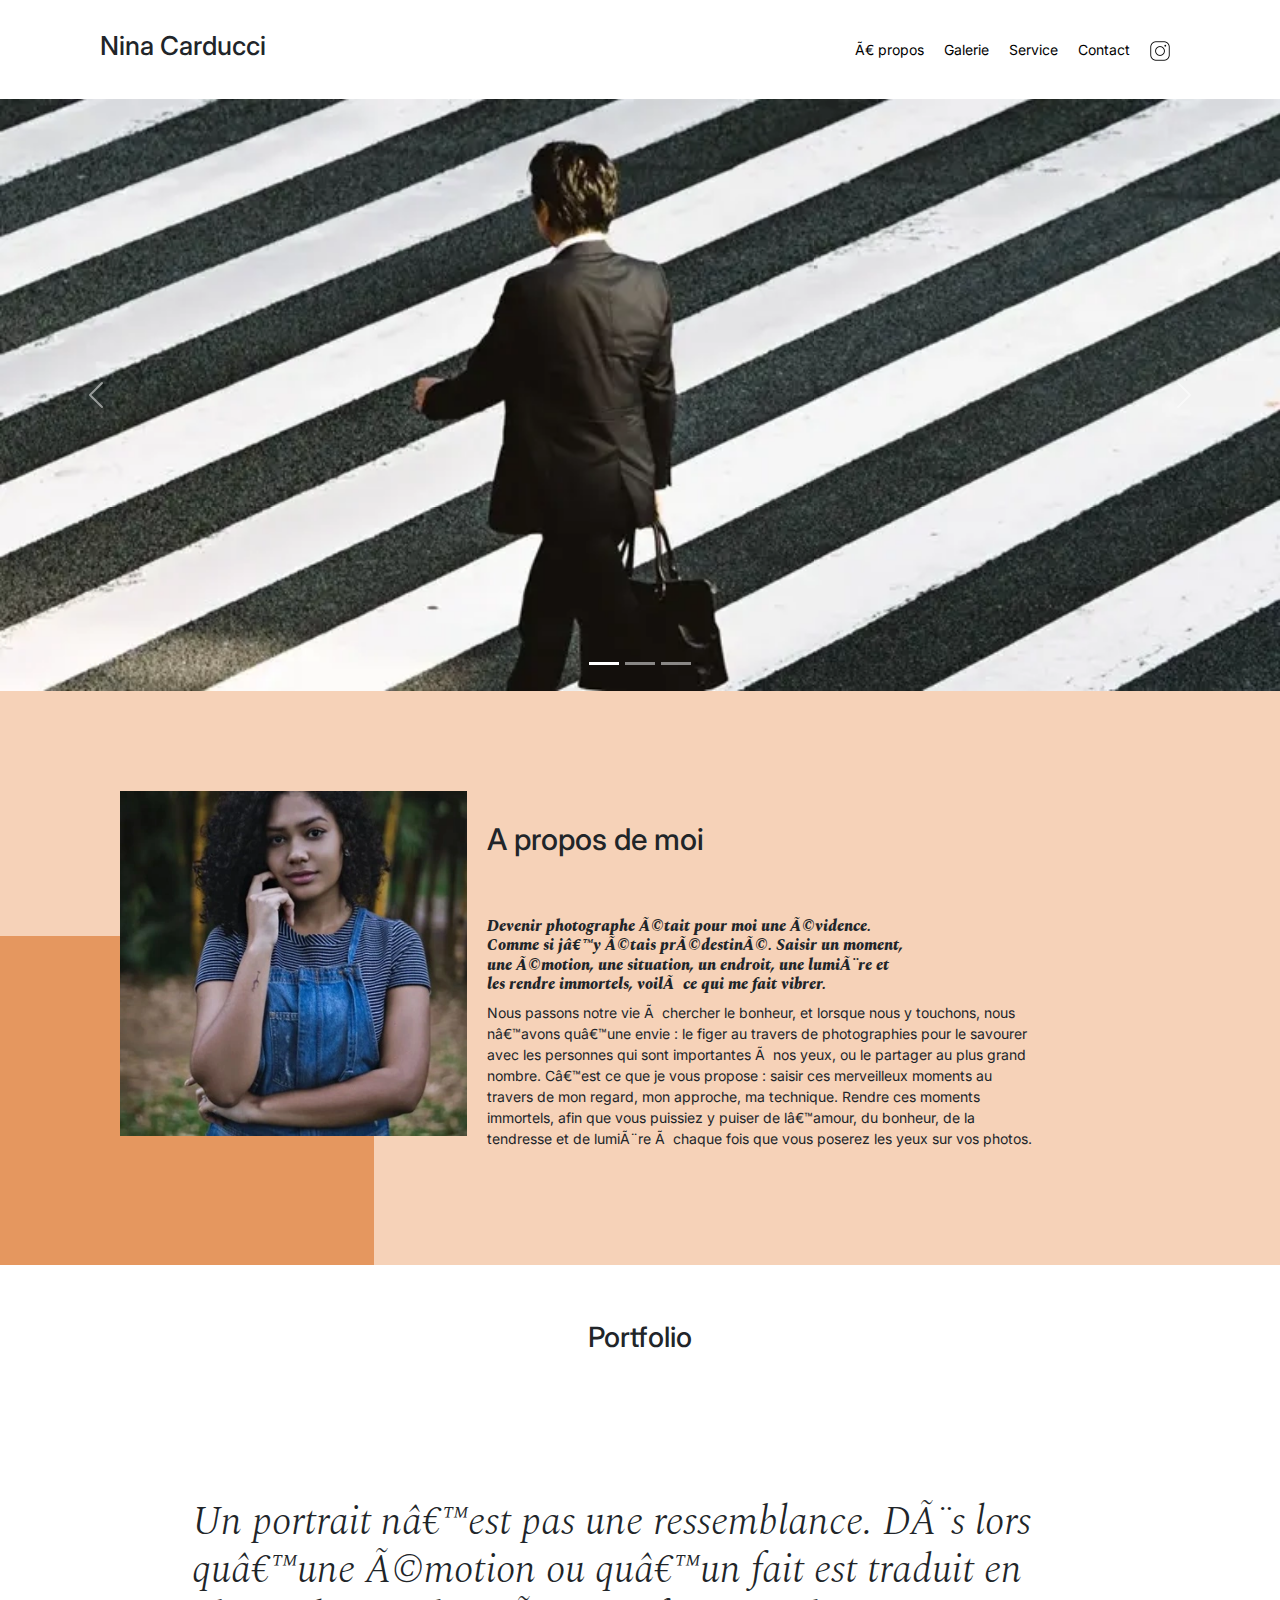
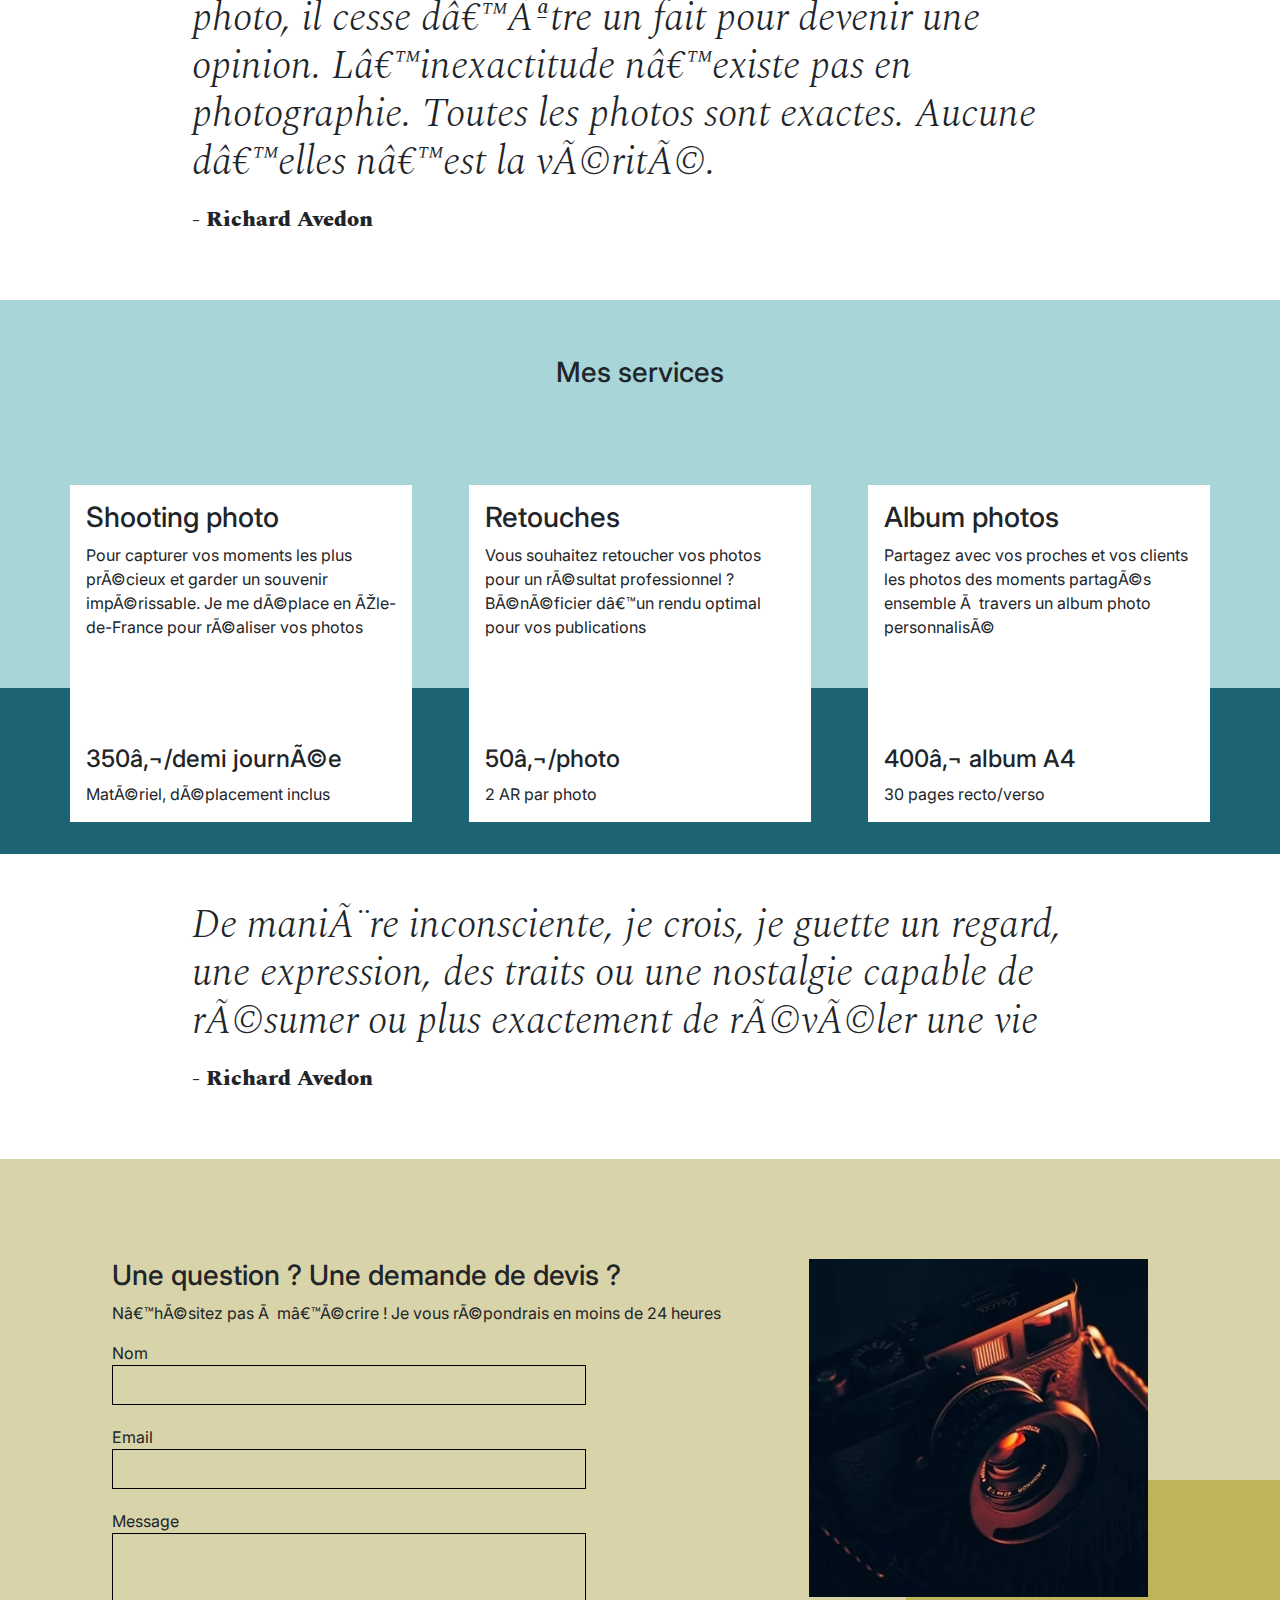
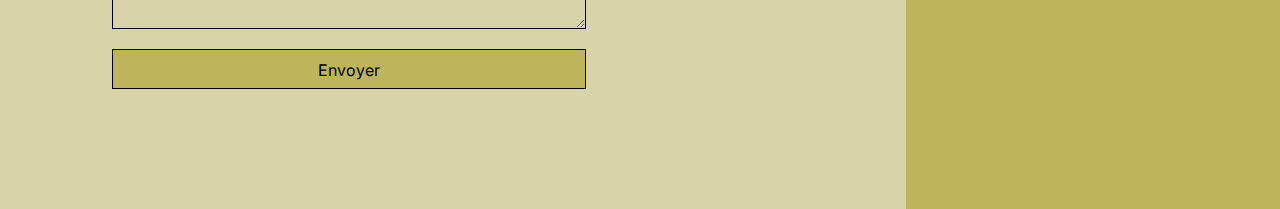
==== index.html @ a632b96b "V0.5.3 opengraph finale" ====
<!DOCTYPE html>
<html>
<head>
	<meta name="viewport" content="width=device-width, initial-scale=1.0">
	<meta name="description" content="Ce site est la vitrine du photographe Nina Carducci . localisation : 68 avenue Alsace-Lorraine, 33200 Bordeaux . numero de telephone : 05 56 67 78 89 . disponible du lundi au vendredi de 10h à 19h.">
	<html lang="fr"></html>

	<meta property="og:site_name" content="Nina Carducci photographe" />
	<meta property="og:type" content="website" />
	<meta property="og:url" content="https://petit-pierre.github.io/ninaCarducci/" />
	<meta property="og:title" content="Nina Carducci photographe" />
	<meta property="og:description" content="Ce site est la vitrine du photographe Nina Carducci . localisation : 68 avenue Alsace-Lorraine, 33200 Bordeaux . numero de telephone : 05 56 67 78 89 . disponible du lundi au vendredi de 10h à 19h." />
	<meta property="og:image" content="https://petit-pierre.github.io/ninaCarducci/assets/images/nina.jpg" />
	<meta property="fb:app_id" content="00001" />

	<title>Nina Carducci photographe</title>
	<link rel="stylesheet" href="./assets/bootstrap/bootstrap.min.css">
	<link rel="stylesheet" href="./assets/style.min.css">
	<link rel="preconnect" href="https://fonts.googleapis.com">
	<link rel="preconnect" href="https://fonts.gstatic.com" crossorigin>
	<link href="https://fonts.googleapis.com/css2?family=Inter&family=Spectral:ital,wght@0,400;1,300;1,400;1,800&display=swap" rel="stylesheet">
	<meta charset="UTF-8">
	<script src="./assets/bootstrap/bootstrap.bundle.min.js" defer></script>
	<script src="https://code.jquery.com/jquery-3.4.1.min.js" integrity="sha256-CSXorXvZcTkaix6Yvo6HppcZGetbYMGWSFlBw8HfCJo=" crossorigin="anonymous" ></script>
	<script src="./assets/maugallery.min.js" defer></script>
	<script src="./assets/scripts.min.js" defer></script>
</head>

<div itemscope="" itemtype="https://schema.org/LocalBusiness" class="hidden">
	<time itemprop="openingHours" datetime="Mo-Fr 10:00-19:00">Du lundi au vendredi, de 10h a 19h</time>
	<span itemprop="telephone">0556677889</span>
	<span itemprop="name"><a href="https://petit-pierre.github.io/ninaCarducci/"itemprop="Url" title="Nina Carducci">Nina Carducci</a></span>
	<span itemprop="description">Photographe</span>
</div>
<div itemprop="address" itemscope=""itemtype="https://schema.org/PostalAddress" class="hidden">
	<span itemprop="streetAddress">68 Avenue Alsace Lorraine</span>
	<span itemprop="postalCode">33200</span>
	<span itemprop="addressLocality">Bordeaux</span>
</div>
<div itemprop="geo" itemscope="" itemtype="https://schema.org/GeoCoordinates" class="hidden">
	<meta itemprop="latitude" content="44.8465743"/>
	<meta itemprop="longitude" content="-0.6065364999999999"/>
</div>

<body>
<header class="top-header">
	<h1 class="name">Nina Carducci</h3>
	<nav class="nav">   
		<ul>
			<li><a href="#about">À propos</a></li>
			<li><a href="#gallery">Galerie</a></li>
			<li><a href="#services">Service</a></li>
			<li><a href="#contact">Contact</a></li>
			<li><a class="social-link" href="https://www.instagram.com/ninacarducci.photo/?hl=fr" target="_blank"><img src="assets/images/instagram.png" alt="logo instagram"></a></li>
		</ul>
	</nav>
</header>
<section id="header">

	<div id="carouselExampleIndicators" class="carousel slide" data-bs-ride="carousel">
		<div class="carousel-indicators">
			<button type="button" data-bs-target="#carouselExampleIndicators" data-bs-slide-to="0" class="active" aria-current="true" aria-label="Slide 1"></button>
			<button type="button" data-bs-target="#carouselExampleIndicators" data-bs-slide-to="1" aria-label="Slide 2"></button>
			<button type="button" data-bs-target="#carouselExampleIndicators" data-bs-slide-to="2" aria-label="Slide 3"></button>
		</div>
		<div class="carousel-inner">
			<div class="carousel-item active">
				<img src="./assets/images/slider/ryoji-iwata-wUZjnOv7t0g-unsplash.webp" class="d-block w-100" alt="slider 1">
			</div>
			<div class="carousel-item">
				<img src="./assets/images/slider/nicholas-green-nPz8akkUmDI-unsplash.webp" class="d-block w-100" alt="slider 2">
			</div>
			<div class="carousel-item">
				<img src="./assets/images/slider/edward-cisneros-3-h6-1npdgw-unsplash.webp" class="d-block w-100" alt="slider 3">
			</div>
		</div>
		<button class="carousel-control-prev" type="button" data-bs-target="#carouselExampleIndicators" data-bs-slide="prev">
			<span class="carousel-control-prev-icon" aria-hidden="true"></span>
			<span class="visually-hidden">Previous</span>
		</button>
		<button class="carousel-control-next" type="button" data-bs-target="#carouselExampleIndicators" data-bs-slide="next">
			<span class="carousel-control-next-icon" aria-hidden="true"></span>
			<span class="visually-hidden">Next</span>
		</button>
	</div>
</section>
<section id="about">
	<div class="picture left">
		<img src="./assets/images/nina.webp" alt="photo de nina">
	</div>
	<div id="about-me">
		<h3 class="about-me__title">A propos de moi</h3>
		<h6 class="about-me__introduction">Devenir photographe était pour moi une évidence. Comme si j’y étais prédestiné. Saisir un moment, une émotion, une situation, un endroit, une lumière et les rendre immortels, voilà ce qui me fait vibrer.</h6>
		<p>Nous passons notre vie à chercher le bonheur, et lorsque nous y touchons, nous n’avons qu’une envie : le figer au travers de photographies pour le savourer avec les personnes qui sont importantes à nos yeux, ou le partager au plus grand nombre.
			C’est ce que je vous propose : saisir ces merveilleux moments au travers de mon regard, mon approche, ma technique. Rendre ces moments immortels, afin que vous puissiez y puiser de l’amour, du bonheur, de la tendresse et de lumière à chaque fois que vous poserez les yeux sur vos photos.</p>
	</div>
</section>
<section id="gallery">
	<h3 class="title">Portfolio</h3>
	<div class="container py-3">
		<div class="gallery" style="display: none">
			<img data-gallery-tag="Concert" alt="concert" class="gallery-item" src="./assets/images/gallery/concerts/aaron-paul-wnX-fXzB6Cw-unsplash.webp"/>
			<img data-gallery-tag="Entreprises" alt="entreprise" class="gallery-item" src="./assets/images/gallery/entreprise/ali-morshedlou-WMD64tMfc4k-unsplash.webp"/>
			<img data-gallery-tag="Entreprises" alt="entreprise" class="gallery-item" src="./assets/images/gallery/entreprise/jason-goodman-tho1-oukbg0-unsplash.webp"/>
			<img data-gallery-tag="Mariages" alt="mariage" class="gallery-item" src="./assets/images/gallery/mariage/hannah-busing-rvf2r-qmprk-unsplash.webp"/>
			<img data-gallery-tag="Portrait" alt="portrait" class="gallery-item" src="./assets/images/gallery/portraits/ade-tunji-rvkhwwzfatq-unsplash.webp"/>
			<img data-gallery-tag="Mariages" alt="mariage" class="gallery-item" src="./assets/images/gallery/mariage/jakob-owens-siniljkxhmc-unsplash.webp"/>
			<img data-gallery-tag="Portrait" alt="portrait" class="gallery-item" src="./assets/images/gallery/portraits/van-prattenburg-443cl1ur-8-unsplash.webp"/>
			<img data-gallery-tag="Concert" alt="concert" class="gallery-item" src="./assets/images/gallery/concerts/austin-neill-hgO1wFPXl3I-unsplash.webp"/>
			<img data-gallery-tag="Entreprises" alt="entreprise" class="gallery-item" src="./assets/images/gallery/entreprise/mateus-campos-felipe-Fsgzm8N0hIY-unsplash.webp"/>
		</div>
	</div>
	<div class="quote">
		<figure>
			<blockquote>
				<h1 class="quote__text">Un portrait n’est pas une ressemblance. Dès lors qu’une émotion ou qu’un fait est traduit en photo, il cesse d’être un fait pour devenir une opinion. L’inexactitude n’existe pas en photographie. Toutes les photos sont exactes. Aucune d’elles n’est la vérité.</h1>
			</blockquote>
			<figcaption class="quote__author">- Richard Avedon</figcaption>
		</figure>
	</div>
</section>
<section id="services">
	<h3 class="title">Mes services</h3>
	<div class="container">
		<article class="service">
			<div class="service__description">
				<h3>Shooting photo</h3>
				<p>Pour capturer vos moments les plus précieux et garder un souvenir impérissable. Je me déplace en Île-de-France pour réaliser vos photos</p>
			</div>
			<div class="service__price">
				<h4>350€/demi journée</h4>
				<span>Matériel, déplacement inclus</span>
			</div>

		</article>
		<article class="service">
			<div class="service__description">
				<h3>Retouches</h3>
				<p>Vous souhaitez retoucher vos photos pour un résultat professionnel ? Bénéficier d’un rendu optimal pour vos publications</p>
			</div>
			<div class="service__price">
				<h4>50€/photo</h4>
				<span>2 AR par photo</span>
			</div>
		</article>
		<article class="service">
			<div class="service__description">
				<h3>Album photos</h3>
				<p>Partagez avec vos proches et vos clients les photos des moments partagés ensemble à travers un album photo personnalisé</p>
			</div>
			<div class="service__price">
				<h4>400€ album A4</h4>
				<span>30 pages recto/verso</span>
			</div>
		</article>
	</div>
</section>
<section class="quote">
	<figure>
		<blockquote>
			<h1 class="quote__text">De manière inconsciente, je crois, je guette un regard, une expression, des traits ou une nostalgie capable de résumer ou plus exactement de révéler une vie</h1>
		</blockquote>
		<figcaption class="quote__author">- Richard Avedon</figcaption>
	</figure>
</section>
<section id="contact">
	<div class="container">
		<div class="form-container">
			<h3>Une question ? Une demande de devis ?</h3>
			<p> N’hésitez pas à m’écrire ! Je vous répondrais en moins de 24 heures</p>
			<form action="" method="post">
				<label>Nom</label>
				<input type="text" name="nom" id="nom">
				<label>Email</label>
				<input type="email" name="email" id="email">
				<label>Message</label>
				<textarea name="message" id="message" cols="30" rows="10"></textarea>
				<input type="submit" value="Envoyer"/>
			</form>
		</div>
		<div class="picture right">
			<img src="./assets/images/camera.webp" alt="un appareil photo">
		</div>
	</div>
</section>
</body>
</html>
---- assets/style.min.css ----
.hidden{display:none}body{max-width:1920px;margin:auto}*{font-family:Inter;font-style:normal}.top-header{background-color:#fff;position:sticky;top:0;z-index:1000;display:flex;justify-content:space-between;padding-inline:100px;padding-block:30px;align-items:center}.top-header .name{font-size:26px}.nav ul{display:flex;list-style-type:none;font-size:14px;margin-bottom:0}.nav li{padding-inline:10px}.nav a{text-decoration:none;color:#000}.social-link img{width:20px}#about{display:flex;background-color:#f6d2b8;padding-inline:100px;padding-block:100px;position:relative}.picture.left::before{content:' ';background-color:#e5975f;width:374px;height:329px;position:absolute;bottom:0;left:0;z-index:-1}.picture{flex:1;margin:0 20px;z-index:0}.picture img{width:100%}#about-me{flex:2}.about-me__title{margin-top:1em;margin-bottom:60px;font-size:30px}.about-me__introduction{font-family:Spectral;font-weight:800;font-style:italic;width:60%}#about-me p{width:80%;font-size:14px}.title{text-align:center;padding-block:2em}.gallery .nav{justify-content:center}.nav-pills .nav-link.active,.nav-pills .show>.nav-link{color:#fff;background-color:#beb45a;border-radius:0}.nav-pills .nav-link{color:#000}.item-column{position:relative;margin-bottom:0!important;padding:0}.item-column::after{content:"";display:block;padding-bottom:100%}.gallery-item{position:absolute;width:100%;height:100%;object-fit:cover;padding:.5em}.mg-next,.mg-prev{width:30px;height:30px;border-radius:00%;justify-content:center;align-items:center;display:flex;font-size:24px}.quote{font-family:Spectral;font-style:italic;width:70%;margin:auto;padding-block:3em}.quote__text{font-family:Spectral;font-style:italic;font-weight:300}.quote__author{font-family:Spectral;font-weight:800;font-size:22px}#services{margin:auto;background-color:#a8d5d8;position:relative}#services .container::before{content:' ';background-color:#1c6474;position:absolute;width:100%;height:30%;bottom:0;left:0;z-index:0}#services .container{justify-content:space-between;display:flex;padding:2em 0}.service{background-color:#fff;max-width:390px;width:30%;height:337px;padding:1em;display:flex;flex-direction:column;justify-content:space-between;z-index:1}#contact{margin:auto;background-color:#d8d3a8;position:relative;padding-inline:100px;padding-block:100px}#contact .container{display:flex}.picture.right::before{content:' ';background-color:#beb45a;width:374px;height:329px;position:absolute;bottom:0;right:0;z-index:-1}.form-container{flex:2}form{display:flex;flex-direction:column;width:70%;align-items:flex-start}form input{width:100%;background-color:transparent;border:solid 1px;height:2.5em;margin-bottom:20px}form textarea{width:100%;background-color:transparent;border:solid 1px;height:5em;line-height:2.5em;font-size:1.2em;margin-bottom:20px}input[type=submit]{background-color:#beb45a;padding:.5em 1em}@media all and (max-width:1180px){.picture{flex:2}#about,#contact .container{align-items:center}.about-me__title{margin-top:0;margin-bottom:1em}#about-me h6,#about-me p{width:100%}}@media all and (max-width:1000px){#about{flex-direction:column}.picture{width:50%}.picture.left::before{width:100%;height:30%;position:absolute;bottom:auto;top:0;left:0;z-index:-1}.about-me__title{text-align:center;margin-top:1em}#services .container{flex-direction:column}.service{width:100%;max-width:100%;height:auto;margin:2em 0}.service__description{margin-bottom:1em}#services .container::before{width:30%;height:100%;bottom:0;right:0;left:auto;z-index:0}#contact .container{flex-direction:column}#contact .picture.right{margin-top:1em}.picture.right::before{width:100%;height:30%;position:absolute;bottom:0;right:0;z-index:-1}}@media all and (max-width:650px){.top-header{flex-direction:column;padding-inline:0}.top-header .nav,.top-header .nav ul{width:100%;padding:0}.top-header .nav li{flex:1;padding-block:1em;text-align:center}.picture.left::before,.picture.right::before{height:150px}#services .container{align-items:center}.service{max-width:90%}#about,#contact{padding-inline:2em;padding-block:2em}form{width:100%}.picture{width:80%}}
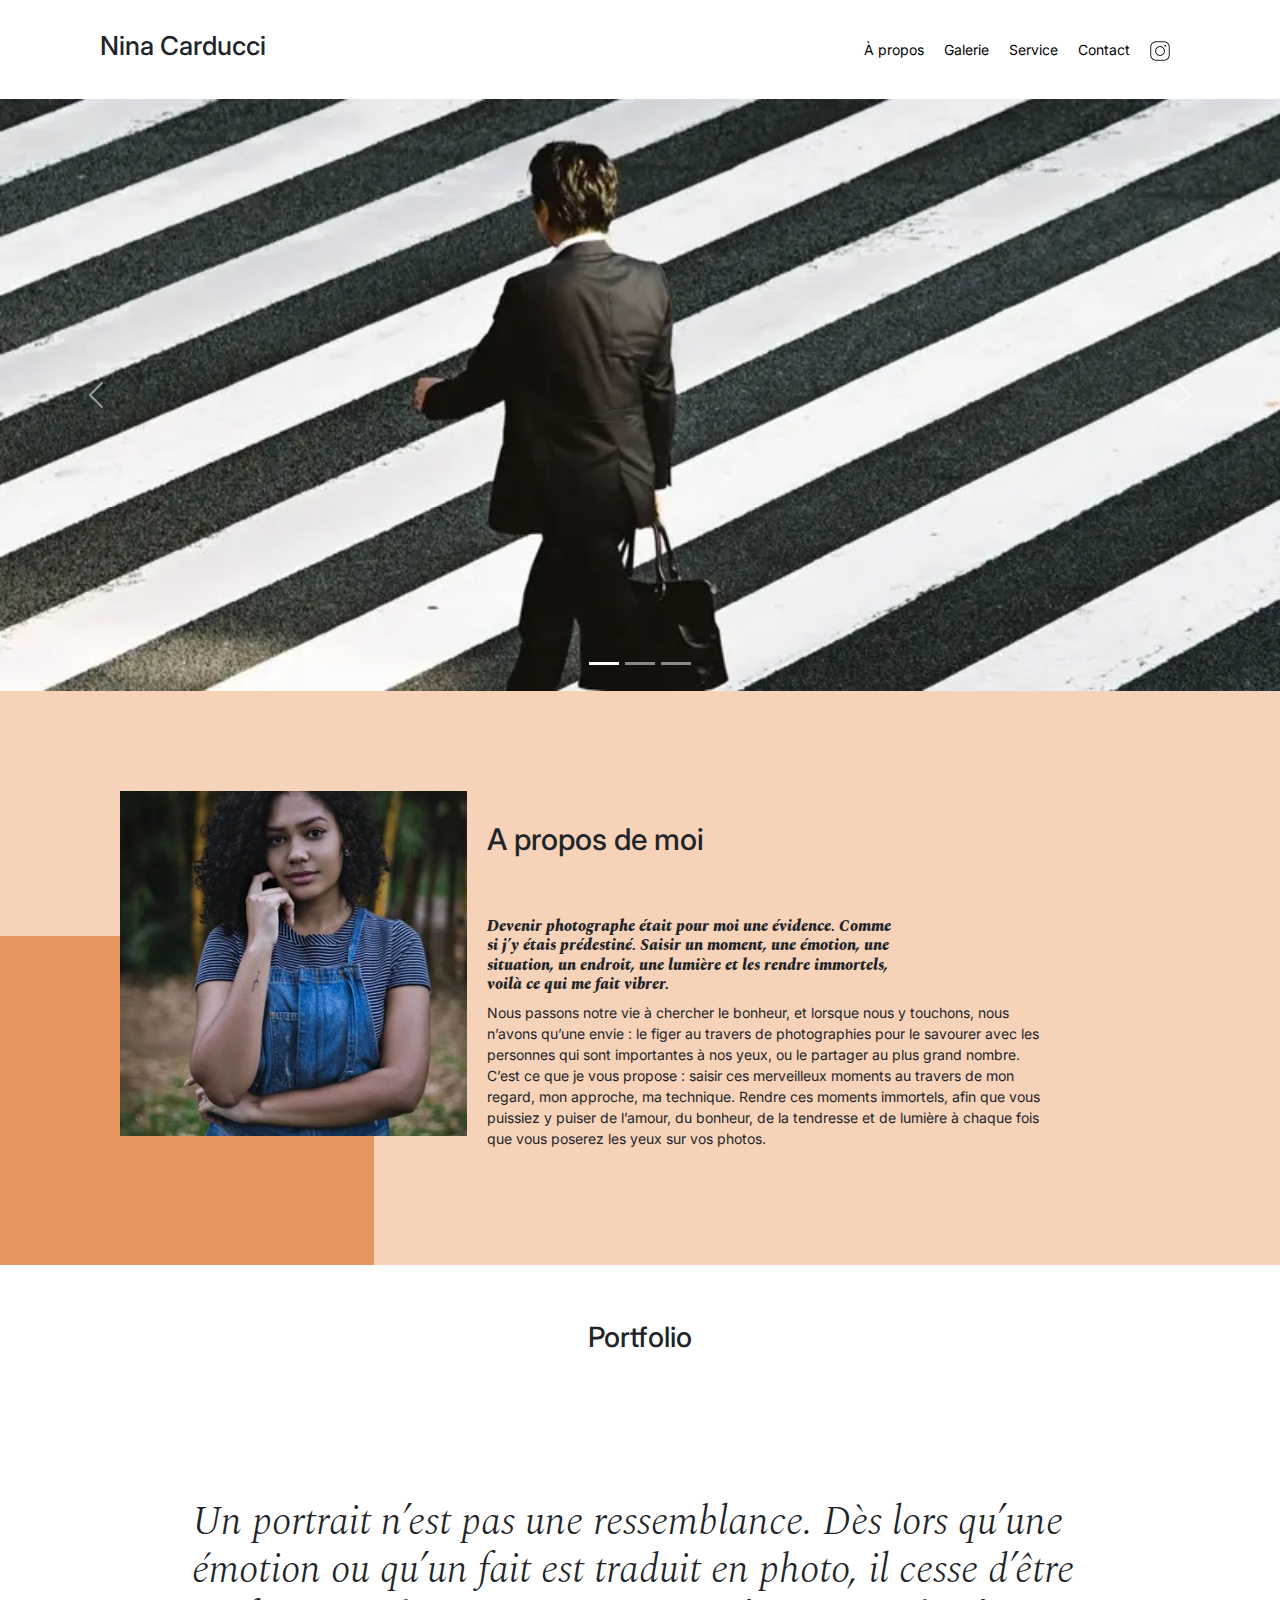
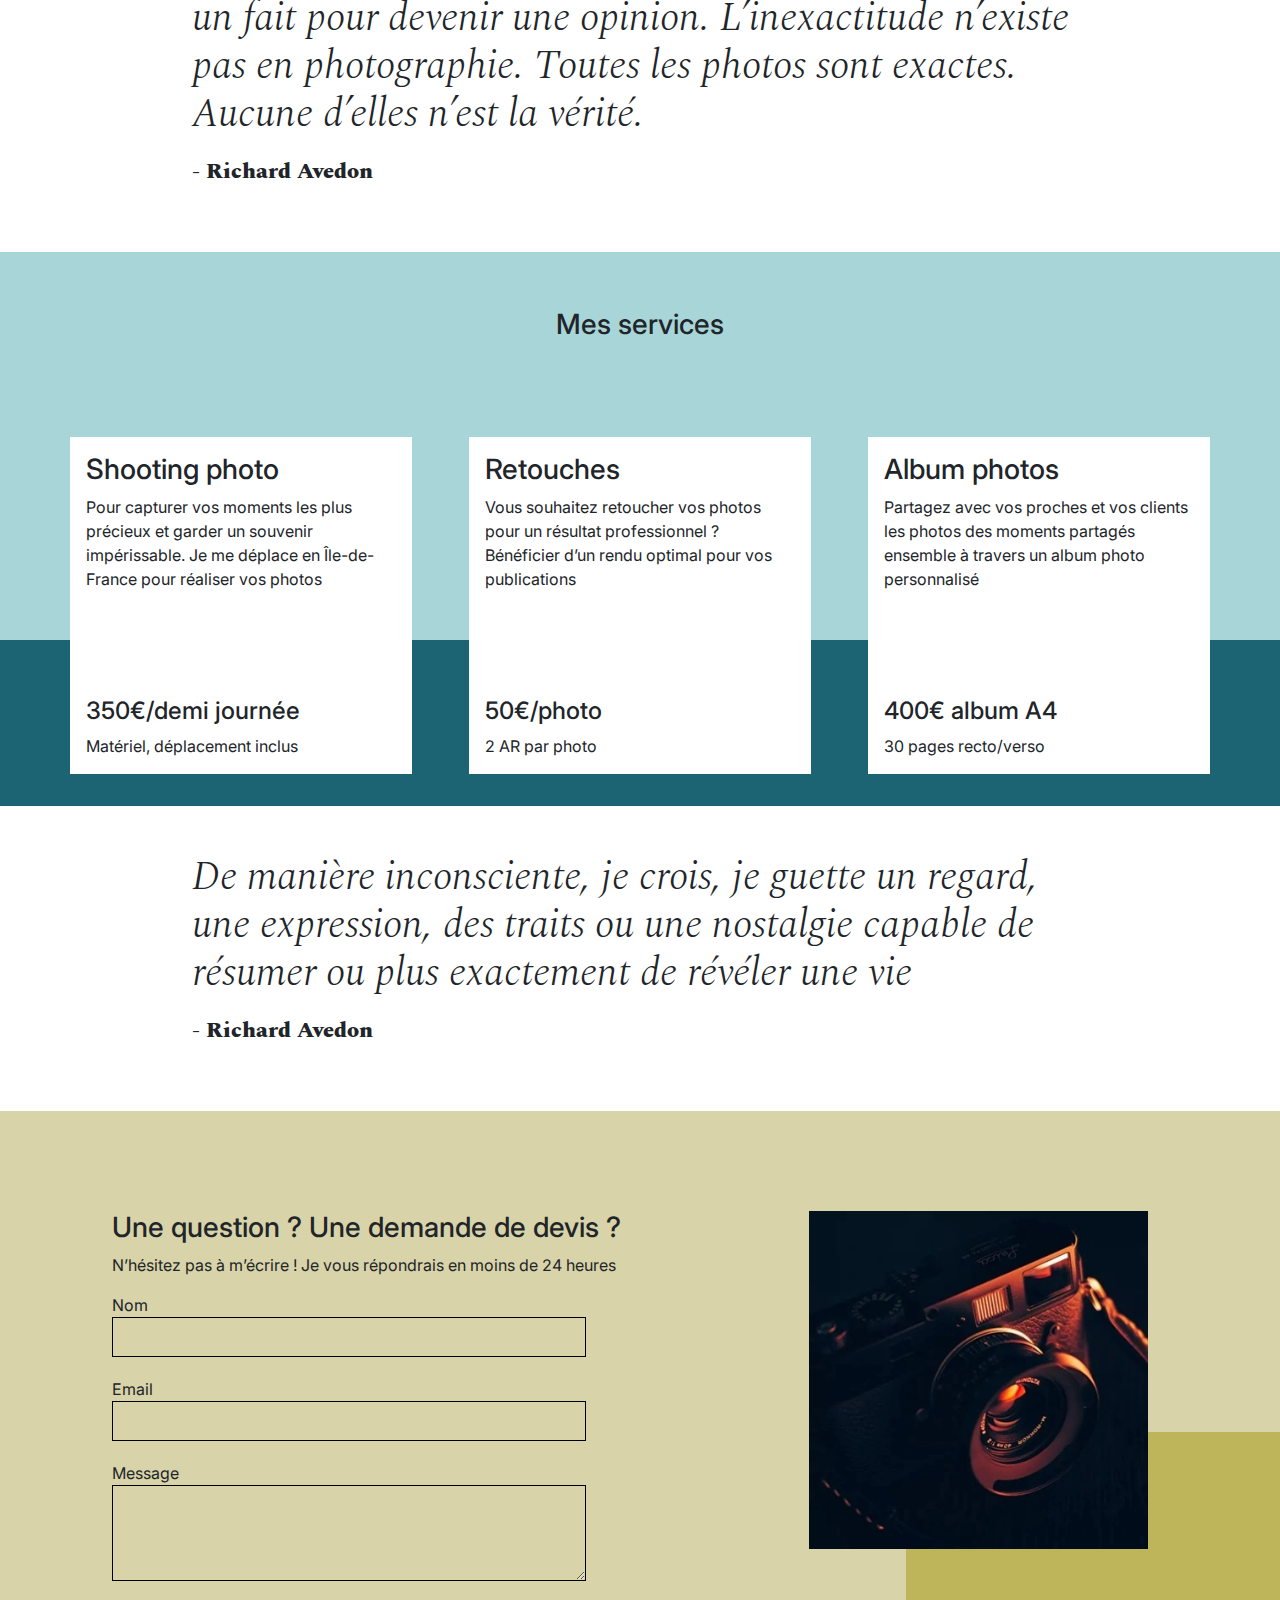
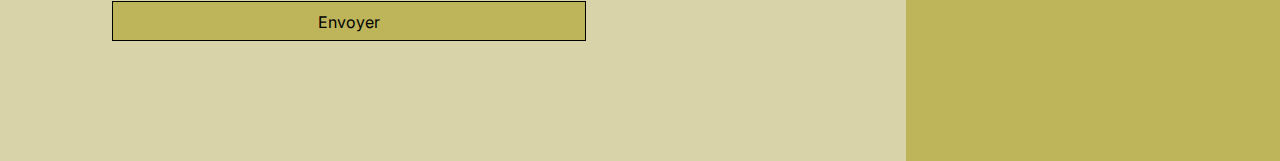
==== commit 2d9e7f60: "V0.6.0 twitter cards" ====
--- a/index.html
+++ b/index.html
@@ -12,6 +12,18 @@
 	<meta property="og:description" content="Ce site est la vitrine du photographe Nina Carducci . localisation : 68 avenue Alsace-Lorraine, 33200 Bordeaux . numero de telephone : 05 56 67 78 89 . disponible du lundi au vendredi de 10h à 19h." />
 	<meta property="og:image" content="https://petit-pierre.github.io/ninaCarducci/assets/images/nina.jpg" />
 	<meta property="fb:app_id" content="00001" />
+
+	
+
+	<meta name="twitter:card" content="summary_large_image" />
+	<meta name="twitter:site" content="@monCompteTwitter" />
+	<meta name="twitter:title" content="Nina Carducci photographe" />
+	<meta name="twitter:description" content="Ce site est la vitrine du photographe Nina Carducci . localisation : 68 avenue Alsace-Lorraine, 33200 Bordeaux . numero de telephone : 05 56 67 78 89 . disponible du lundi au vendredi de 10h à 19h." />
+	<meta name="twitter:image" content="https://petit-pierre.github.io/ninaCarducci/assets/images/nina.jpg" />
+	<meta name="twitter:url" content="https://petit-pierre.github.io/ninaCarducci/" />
+
+ 
+
 
 	<title>Nina Carducci photographe</title>
 	<link rel="stylesheet" href="./assets/bootstrap/bootstrap.min.css">
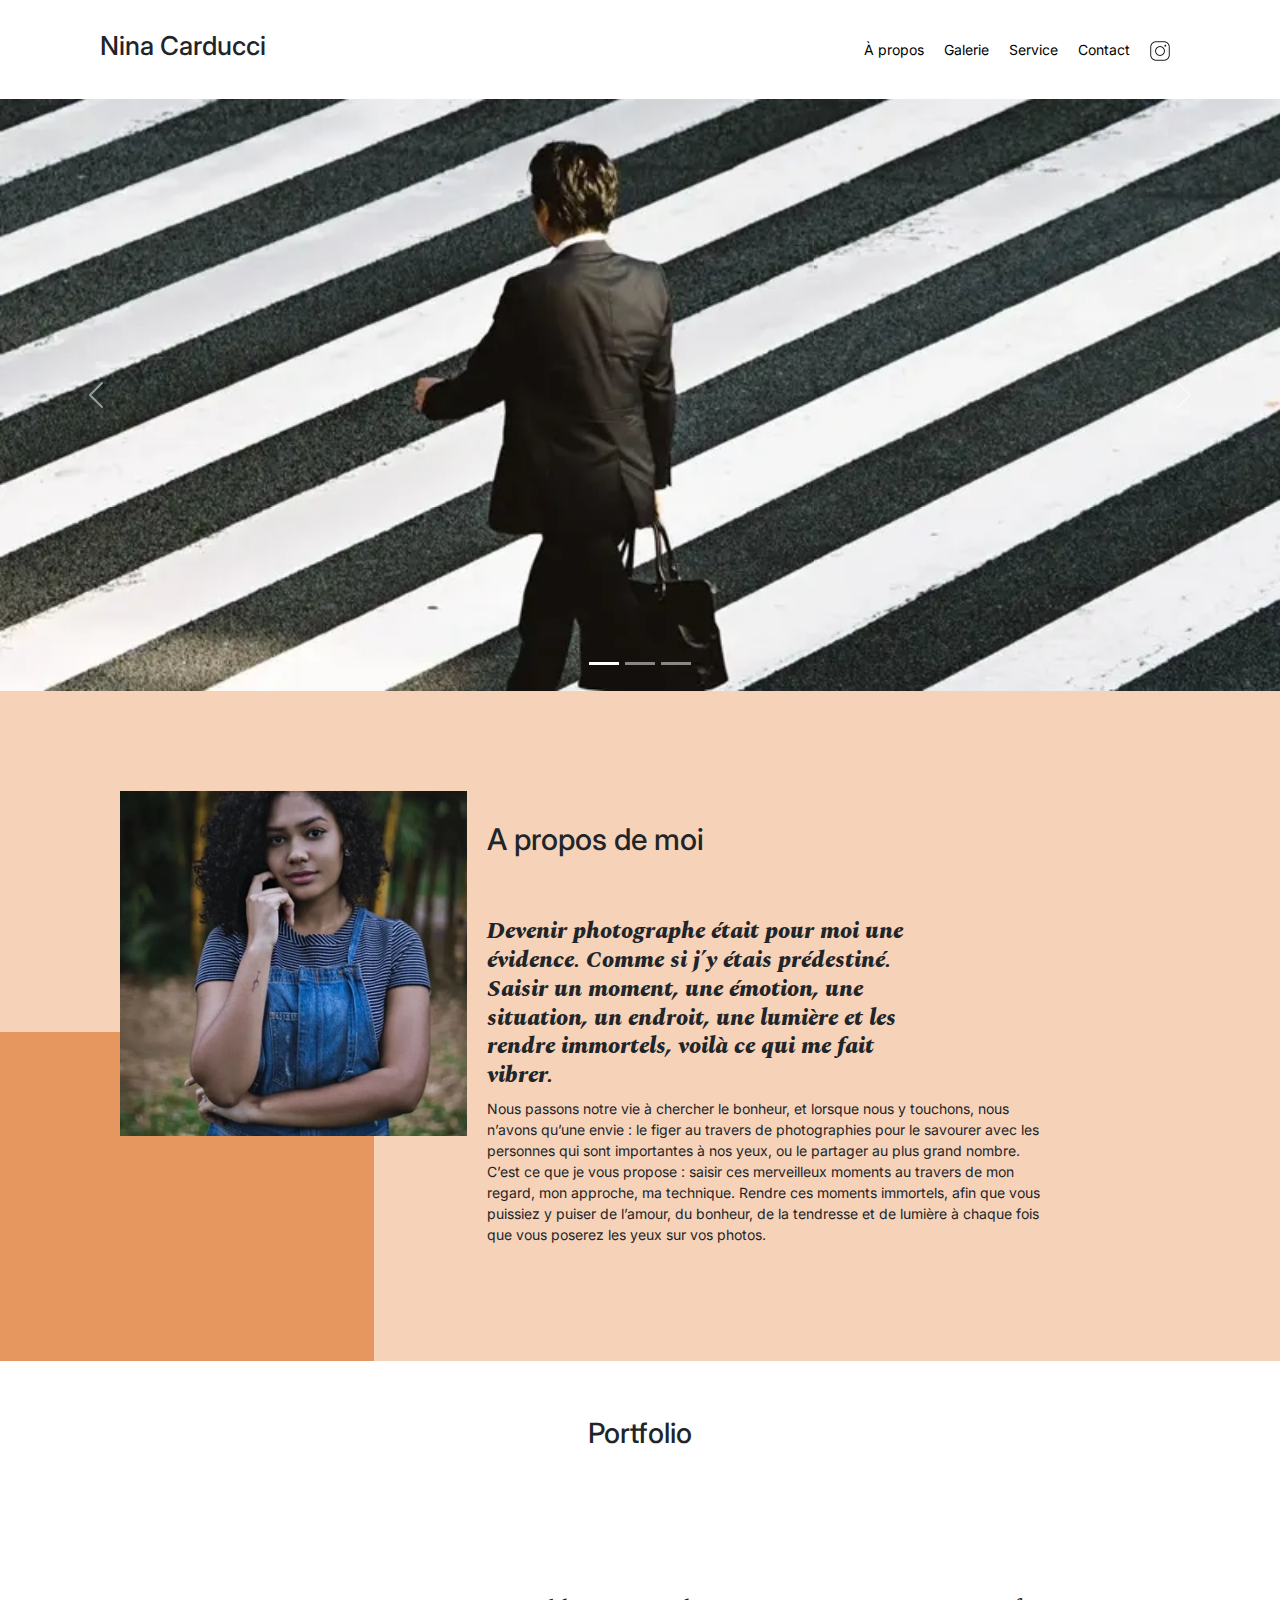
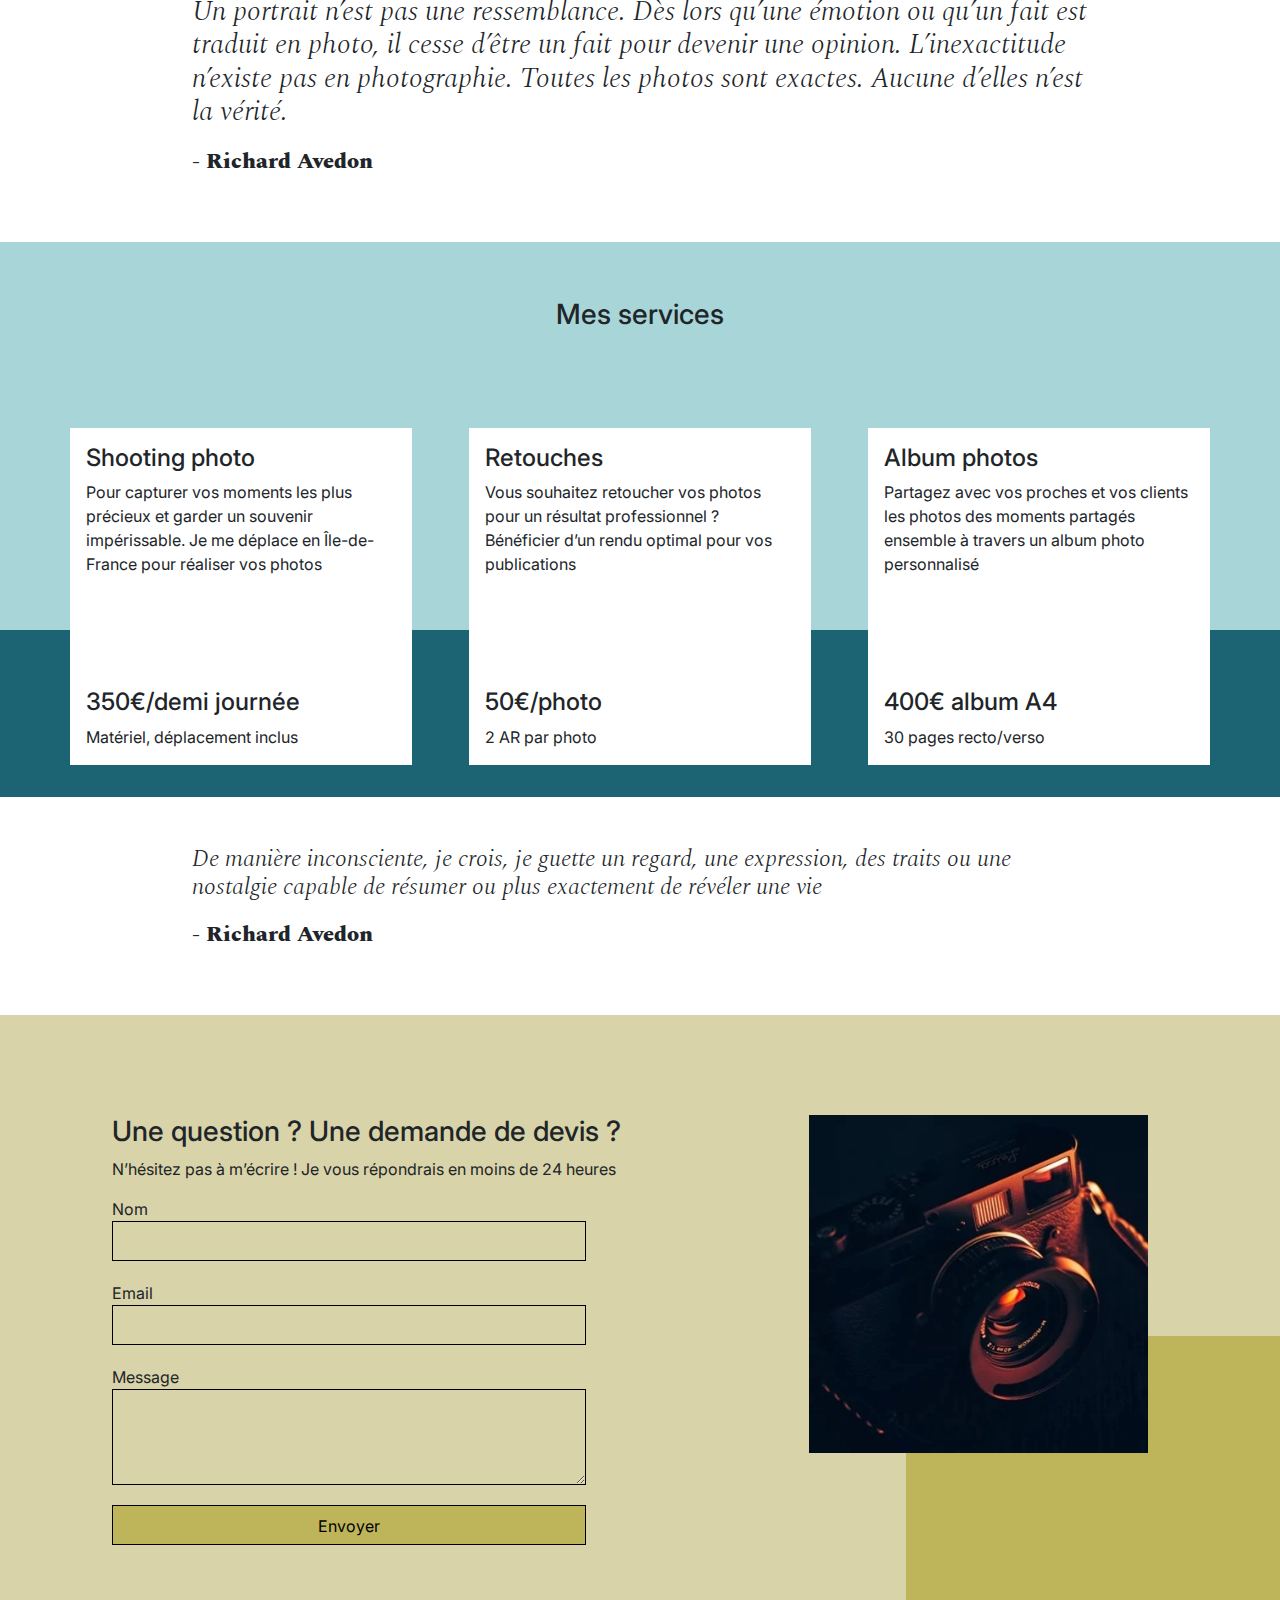
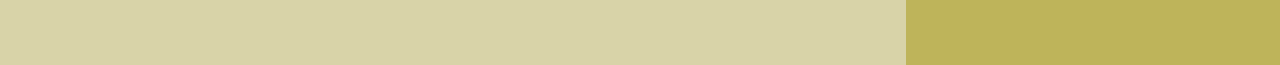
==== commit 4f4e7dd8: "V0.8.0 accessibilité" ====
--- a/index.html
+++ b/index.html
@@ -1,10 +1,15 @@
 <!DOCTYPE html>
 <html>
 <head>
+	<title>Nina Carducci photographe</title>
+	<html lang="fr"></html>
+
 	<meta name="viewport" content="width=device-width, initial-scale=1.0">
+	<meta charset="UTF-8">
+	<meta name="robots" content="all" />
+	<meta name="language" content="fr-FR">
 	<meta name="description" content="Ce site est la vitrine du photographe Nina Carducci . localisation : 68 avenue Alsace-Lorraine, 33200 Bordeaux . numero de telephone : 05 56 67 78 89 . disponible du lundi au vendredi de 10h à 19h.">
-	<html lang="fr"></html>
-
+	
 	<meta property="og:site_name" content="Nina Carducci photographe" />
 	<meta property="og:type" content="website" />
 	<meta property="og:url" content="https://petit-pierre.github.io/ninaCarducci/" />
@@ -13,8 +18,6 @@
 	<meta property="og:image" content="https://petit-pierre.github.io/ninaCarducci/assets/images/nina.jpg" />
 	<meta property="fb:app_id" content="00001" />
 
-	
-
 	<meta name="twitter:card" content="summary_large_image" />
 	<meta name="twitter:site" content="@monCompteTwitter" />
 	<meta name="twitter:title" content="Nina Carducci photographe" />
@@ -22,26 +25,23 @@
 	<meta name="twitter:image" content="https://petit-pierre.github.io/ninaCarducci/assets/images/nina.jpg" />
 	<meta name="twitter:url" content="https://petit-pierre.github.io/ninaCarducci/" />
 
- 
-
-
-	<title>Nina Carducci photographe</title>
 	<link rel="stylesheet" href="./assets/bootstrap/bootstrap.min.css">
 	<link rel="stylesheet" href="./assets/style.min.css">
 	<link rel="preconnect" href="https://fonts.googleapis.com">
 	<link rel="preconnect" href="https://fonts.gstatic.com" crossorigin>
 	<link href="https://fonts.googleapis.com/css2?family=Inter&family=Spectral:ital,wght@0,400;1,300;1,400;1,800&display=swap" rel="stylesheet">
-	<meta charset="UTF-8">
+
 	<script src="./assets/bootstrap/bootstrap.bundle.min.js" defer></script>
 	<script src="https://code.jquery.com/jquery-3.4.1.min.js" integrity="sha256-CSXorXvZcTkaix6Yvo6HppcZGetbYMGWSFlBw8HfCJo=" crossorigin="anonymous" ></script>
 	<script src="./assets/maugallery.min.js" defer></script>
 	<script src="./assets/scripts.min.js" defer></script>
+
 </head>
 
 <div itemscope="" itemtype="https://schema.org/LocalBusiness" class="hidden">
 	<time itemprop="openingHours" datetime="Mo-Fr 10:00-19:00">Du lundi au vendredi, de 10h a 19h</time>
 	<span itemprop="telephone">0556677889</span>
-	<span itemprop="name"><a href="https://petit-pierre.github.io/ninaCarducci/"itemprop="Url" title="Nina Carducci">Nina Carducci</a></span>
+	<span itemprop="name"><a href="https://petit-pierre.github.io/ninaCarducci/"itemprop="Url" title="Nina Carducci">Nina Carducci la page internet</a></span>
 	<span itemprop="description">Photographe</span>
 </div>
 <div itemprop="address" itemscope=""itemtype="https://schema.org/PostalAddress" class="hidden">
@@ -56,7 +56,7 @@
 
 <body>
 <header class="top-header">
-	<h1 class="name">Nina Carducci</h3>
+	<h1 class="name">Nina Carducci</h1>
 	<nav class="nav">   
 		<ul>
 			<li><a href="#about">À propos</a></li>
@@ -101,38 +101,38 @@
 		<img src="./assets/images/nina.webp" alt="photo de nina">
 	</div>
 	<div id="about-me">
-		<h3 class="about-me__title">A propos de moi</h3>
-		<h6 class="about-me__introduction">Devenir photographe était pour moi une évidence. Comme si j’y étais prédestiné. Saisir un moment, une émotion, une situation, un endroit, une lumière et les rendre immortels, voilà ce qui me fait vibrer.</h6>
+		<h2 class="about-me__title">A propos de moi</h2>
+		<h3 class="about-me__introduction">Devenir photographe était pour moi une évidence. Comme si j’y étais prédestiné. Saisir un moment, une émotion, une situation, un endroit, une lumière et les rendre immortels, voilà ce qui me fait vibrer.</h3>
 		<p>Nous passons notre vie à chercher le bonheur, et lorsque nous y touchons, nous n’avons qu’une envie : le figer au travers de photographies pour le savourer avec les personnes qui sont importantes à nos yeux, ou le partager au plus grand nombre.
 			C’est ce que je vous propose : saisir ces merveilleux moments au travers de mon regard, mon approche, ma technique. Rendre ces moments immortels, afin que vous puissiez y puiser de l’amour, du bonheur, de la tendresse et de lumière à chaque fois que vous poserez les yeux sur vos photos.</p>
 	</div>
 </section>
 <section id="gallery">
-	<h3 class="title">Portfolio</h3>
+	<h2 class="title">Portfolio</h2>
 	<div class="container py-3">
 		<div class="gallery" style="display: none">
-			<img data-gallery-tag="Concert" alt="concert" class="gallery-item" src="./assets/images/gallery/concerts/aaron-paul-wnX-fXzB6Cw-unsplash.webp"/>
-			<img data-gallery-tag="Entreprises" alt="entreprise" class="gallery-item" src="./assets/images/gallery/entreprise/ali-morshedlou-WMD64tMfc4k-unsplash.webp"/>
-			<img data-gallery-tag="Entreprises" alt="entreprise" class="gallery-item" src="./assets/images/gallery/entreprise/jason-goodman-tho1-oukbg0-unsplash.webp"/>
-			<img data-gallery-tag="Mariages" alt="mariage" class="gallery-item" src="./assets/images/gallery/mariage/hannah-busing-rvf2r-qmprk-unsplash.webp"/>
-			<img data-gallery-tag="Portrait" alt="portrait" class="gallery-item" src="./assets/images/gallery/portraits/ade-tunji-rvkhwwzfatq-unsplash.webp"/>
-			<img data-gallery-tag="Mariages" alt="mariage" class="gallery-item" src="./assets/images/gallery/mariage/jakob-owens-siniljkxhmc-unsplash.webp"/>
-			<img data-gallery-tag="Portrait" alt="portrait" class="gallery-item" src="./assets/images/gallery/portraits/van-prattenburg-443cl1ur-8-unsplash.webp"/>
-			<img data-gallery-tag="Concert" alt="concert" class="gallery-item" src="./assets/images/gallery/concerts/austin-neill-hgO1wFPXl3I-unsplash.webp"/>
-			<img data-gallery-tag="Entreprises" alt="entreprise" class="gallery-item" src="./assets/images/gallery/entreprise/mateus-campos-felipe-Fsgzm8N0hIY-unsplash.webp"/>
+			<img data-gallery-tag="Concert" alt="concert 1" class="gallery-item" src="./assets/images/gallery/concerts/aaron-paul-wnX-fXzB6Cw-unsplash.webp"/>
+			<img data-gallery-tag="Entreprises" alt="entreprise 1" class="gallery-item" src="./assets/images/gallery/entreprise/ali-morshedlou-WMD64tMfc4k-unsplash.webp"/>
+			<img data-gallery-tag="Entreprises" alt="entreprise 2" class="gallery-item" src="./assets/images/gallery/entreprise/jason-goodman-tho1-oukbg0-unsplash.webp"/>
+			<img data-gallery-tag="Mariages" alt="mariage 1" class="gallery-item" src="./assets/images/gallery/mariage/hannah-busing-rvf2r-qmprk-unsplash.webp"/>
+			<img data-gallery-tag="Portrait" alt="portrait 1" class="gallery-item" src="./assets/images/gallery/portraits/ade-tunji-rvkhwwzfatq-unsplash.webp"/>
+			<img data-gallery-tag="Mariages" alt="mariage 2" class="gallery-item" src="./assets/images/gallery/mariage/jakob-owens-siniljkxhmc-unsplash.webp"/>
+			<img data-gallery-tag="Portrait" alt="portrait 2" class="gallery-item" src="./assets/images/gallery/portraits/van-prattenburg-443cl1ur-8-unsplash.webp"/>
+			<img data-gallery-tag="Concert" alt="concert 2" class="gallery-item" src="./assets/images/gallery/concerts/austin-neill-hgO1wFPXl3I-unsplash.webp"/>
+			<img data-gallery-tag="Entreprises" alt="entreprise 3" class="gallery-item" src="./assets/images/gallery/entreprise/mateus-campos-felipe-Fsgzm8N0hIY-unsplash.webp"/>
 		</div>
 	</div>
 	<div class="quote">
 		<figure>
 			<blockquote>
-				<h1 class="quote__text">Un portrait n’est pas une ressemblance. Dès lors qu’une émotion ou qu’un fait est traduit en photo, il cesse d’être un fait pour devenir une opinion. L’inexactitude n’existe pas en photographie. Toutes les photos sont exactes. Aucune d’elles n’est la vérité.</h1>
+				<h2 class="quote__text">Un portrait n’est pas une ressemblance. Dès lors qu’une émotion ou qu’un fait est traduit en photo, il cesse d’être un fait pour devenir une opinion. L’inexactitude n’existe pas en photographie. Toutes les photos sont exactes. Aucune d’elles n’est la vérité.</h2>
 			</blockquote>
 			<figcaption class="quote__author">- Richard Avedon</figcaption>
 		</figure>
 	</div>
 </section>
 <section id="services">
-	<h3 class="title">Mes services</h3>
+	<h2 class="title">Mes services</h2>
 	<div class="container">
 		<article class="service">
 			<div class="service__description">
@@ -140,7 +140,7 @@
 				<p>Pour capturer vos moments les plus précieux et garder un souvenir impérissable. Je me déplace en Île-de-France pour réaliser vos photos</p>
 			</div>
 			<div class="service__price">
-				<h4>350€/demi journée</h4>
+				<h3>350€/demi journée</h3>
 				<span>Matériel, déplacement inclus</span>
 			</div>
 
@@ -151,7 +151,7 @@
 				<p>Vous souhaitez retoucher vos photos pour un résultat professionnel ? Bénéficier d’un rendu optimal pour vos publications</p>
 			</div>
 			<div class="service__price">
-				<h4>50€/photo</h4>
+				<h3>50€/photo</h3>
 				<span>2 AR par photo</span>
 			</div>
 		</article>
@@ -161,7 +161,7 @@
 				<p>Partagez avec vos proches et vos clients les photos des moments partagés ensemble à travers un album photo personnalisé</p>
 			</div>
 			<div class="service__price">
-				<h4>400€ album A4</h4>
+				<h3>400€ album A4</h3>
 				<span>30 pages recto/verso</span>
 			</div>
 		</article>
@@ -170,7 +170,7 @@
 <section class="quote">
 	<figure>
 		<blockquote>
-			<h1 class="quote__text">De manière inconsciente, je crois, je guette un regard, une expression, des traits ou une nostalgie capable de résumer ou plus exactement de révéler une vie</h1>
+			<h3 class="quote__text">De manière inconsciente, je crois, je guette un regard, une expression, des traits ou une nostalgie capable de résumer ou plus exactement de révéler une vie</h3>
 		</blockquote>
 		<figcaption class="quote__author">- Richard Avedon</figcaption>
 	</figure>
@@ -178,14 +178,16 @@
 <section id="contact">
 	<div class="container">
 		<div class="form-container">
-			<h3>Une question ? Une demande de devis ?</h3>
+			<h2>Une question ? Une demande de devis ?</h2>
 			<p> N’hésitez pas à m’écrire ! Je vous répondrais en moins de 24 heures</p>
-			<form action="" method="post">
-				<label>Nom</label>
+			
+			<form action="" method="post" id="formulaire">
+				
+				<label for="nom">Nom</label>
 				<input type="text" name="nom" id="nom">
-				<label>Email</label>
+				<label for="email">Email</label>
 				<input type="email" name="email" id="email">
-				<label>Message</label>
+				<label for="message">Message</label>
 				<textarea name="message" id="message" cols="30" rows="10"></textarea>
 				<input type="submit" value="Envoyer"/>
 			</form>
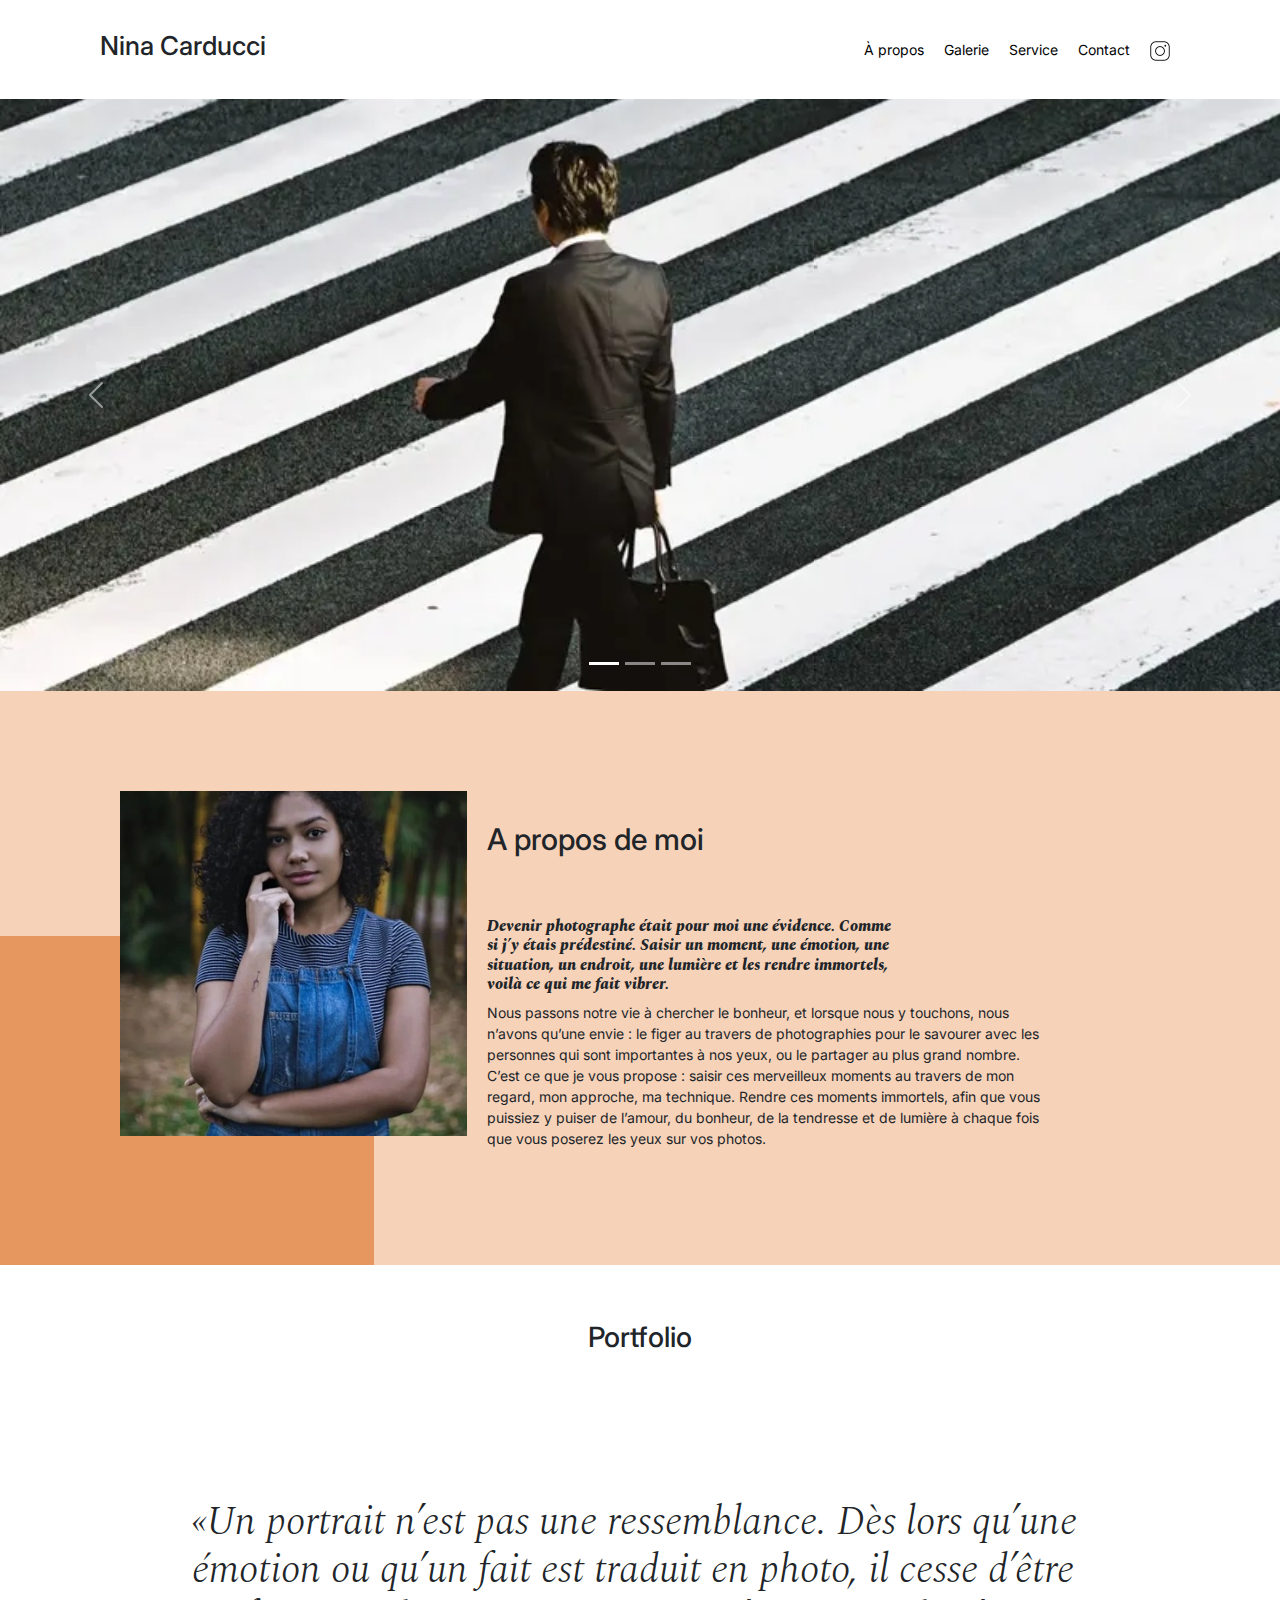
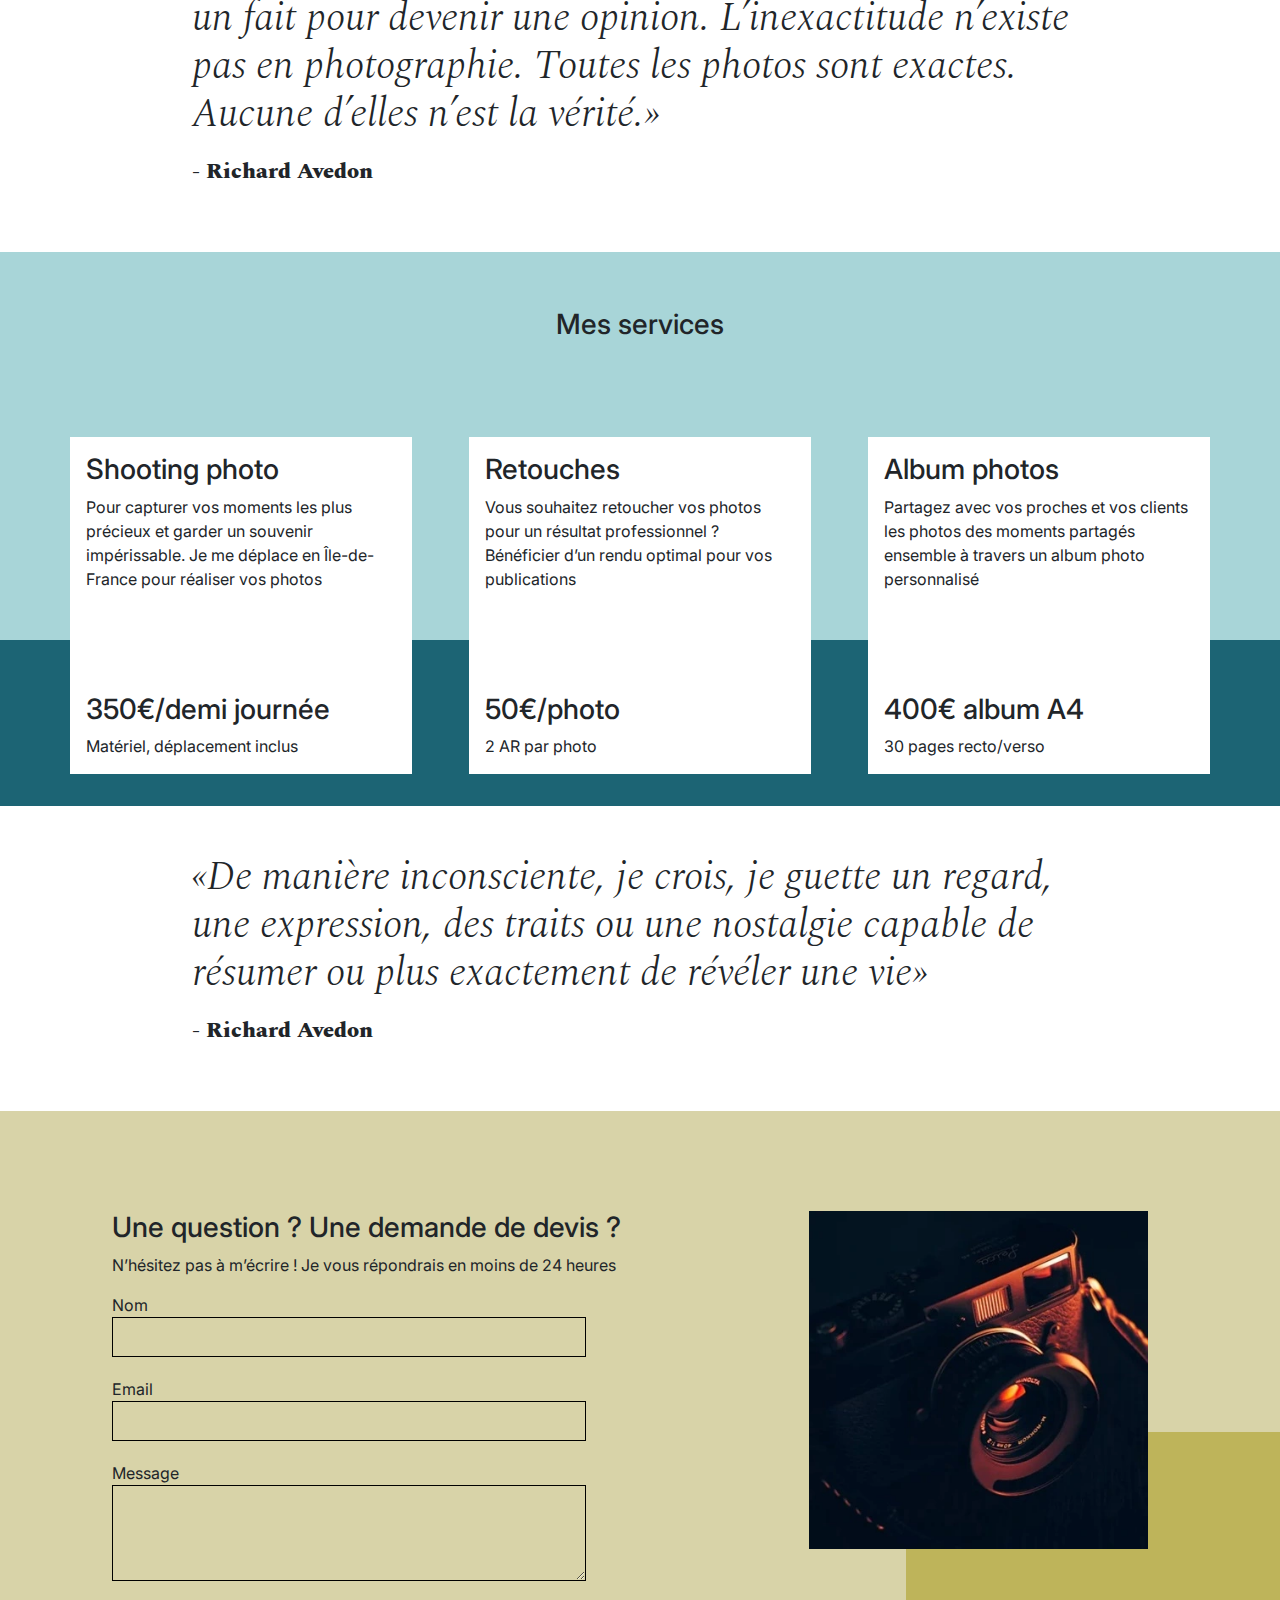
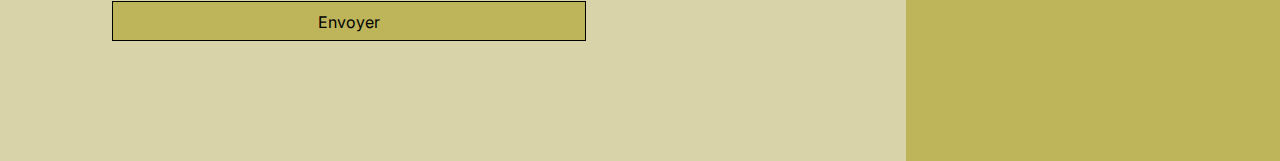
==== commit e754bd19: "V0.9.0 modifications du css" ====
--- a/index.html
+++ b/index.html
@@ -1,15 +1,11 @@
 <!DOCTYPE html>
 <html>
 <head>
-	<title>Nina Carducci photographe</title>
-	<html lang="fr"></html>
-
 	<meta name="viewport" content="width=device-width, initial-scale=1.0">
 	<meta charset="UTF-8">
 	<meta name="robots" content="all" />
 	<meta name="language" content="fr-FR">
-	<meta name="description" content="Ce site est la vitrine du photographe Nina Carducci . localisation : 68 avenue Alsace-Lorraine, 33200 Bordeaux . numero de telephone : 05 56 67 78 89 . disponible du lundi au vendredi de 10h à 19h.">
-	
+	<meta name="description" content="Ce site est la vitrine du photographe Nina Carducci . localisation : 68 avenue Alsace-Lorraine, 33200 Bordeaux . numero de telephone : 05 56 67 78 89 . disponible du lundi au vendredi de 10h à 19h.">	
 	<meta property="og:site_name" content="Nina Carducci photographe" />
 	<meta property="og:type" content="website" />
 	<meta property="og:url" content="https://petit-pierre.github.io/ninaCarducci/" />
@@ -17,25 +13,23 @@
 	<meta property="og:description" content="Ce site est la vitrine du photographe Nina Carducci . localisation : 68 avenue Alsace-Lorraine, 33200 Bordeaux . numero de telephone : 05 56 67 78 89 . disponible du lundi au vendredi de 10h à 19h." />
 	<meta property="og:image" content="https://petit-pierre.github.io/ninaCarducci/assets/images/nina.jpg" />
 	<meta property="fb:app_id" content="00001" />
-
 	<meta name="twitter:card" content="summary_large_image" />
 	<meta name="twitter:site" content="@monCompteTwitter" />
 	<meta name="twitter:title" content="Nina Carducci photographe" />
 	<meta name="twitter:description" content="Ce site est la vitrine du photographe Nina Carducci . localisation : 68 avenue Alsace-Lorraine, 33200 Bordeaux . numero de telephone : 05 56 67 78 89 . disponible du lundi au vendredi de 10h à 19h." />
 	<meta name="twitter:image" content="https://petit-pierre.github.io/ninaCarducci/assets/images/nina.jpg" />
 	<meta name="twitter:url" content="https://petit-pierre.github.io/ninaCarducci/" />
-
 	<link rel="stylesheet" href="./assets/bootstrap/bootstrap.min.css">
 	<link rel="stylesheet" href="./assets/style.min.css">
 	<link rel="preconnect" href="https://fonts.googleapis.com">
 	<link rel="preconnect" href="https://fonts.gstatic.com" crossorigin>
 	<link href="https://fonts.googleapis.com/css2?family=Inter&family=Spectral:ital,wght@0,400;1,300;1,400;1,800&display=swap" rel="stylesheet">
-
 	<script src="./assets/bootstrap/bootstrap.bundle.min.js" defer></script>
 	<script src="https://code.jquery.com/jquery-3.4.1.min.js" integrity="sha256-CSXorXvZcTkaix6Yvo6HppcZGetbYMGWSFlBw8HfCJo=" crossorigin="anonymous" ></script>
 	<script src="./assets/maugallery.min.js" defer></script>
 	<script src="./assets/scripts.min.js" defer></script>
-
+	<title>Nina Carducci photographe</title>
+	<html lang="fr"></html>
 </head>
 
 <div itemscope="" itemtype="https://schema.org/LocalBusiness" class="hidden">
@@ -102,8 +96,8 @@
 	</div>
 	<div id="about-me">
 		<h2 class="about-me__title">A propos de moi</h2>
-		<h3 class="about-me__introduction">Devenir photographe était pour moi une évidence. Comme si j’y étais prédestiné. Saisir un moment, une émotion, une situation, un endroit, une lumière et les rendre immortels, voilà ce qui me fait vibrer.</h3>
-		<p>Nous passons notre vie à chercher le bonheur, et lorsque nous y touchons, nous n’avons qu’une envie : le figer au travers de photographies pour le savourer avec les personnes qui sont importantes à nos yeux, ou le partager au plus grand nombre.
+		<p class="about-me__introduction">Devenir photographe était pour moi une évidence. Comme si j’y étais prédestiné. Saisir un moment, une émotion, une situation, un endroit, une lumière et les rendre immortels, voilà ce qui me fait vibrer.</p>
+		<p class="aboutTxt">Nous passons notre vie à chercher le bonheur, et lorsque nous y touchons, nous n’avons qu’une envie : le figer au travers de photographies pour le savourer avec les personnes qui sont importantes à nos yeux, ou le partager au plus grand nombre.
 			C’est ce que je vous propose : saisir ces merveilleux moments au travers de mon regard, mon approche, ma technique. Rendre ces moments immortels, afin que vous puissiez y puiser de l’amour, du bonheur, de la tendresse et de lumière à chaque fois que vous poserez les yeux sur vos photos.</p>
 	</div>
 </section>
@@ -125,7 +119,7 @@
 	<div class="quote">
 		<figure>
 			<blockquote>
-				<h2 class="quote__text">Un portrait n’est pas une ressemblance. Dès lors qu’une émotion ou qu’un fait est traduit en photo, il cesse d’être un fait pour devenir une opinion. L’inexactitude n’existe pas en photographie. Toutes les photos sont exactes. Aucune d’elles n’est la vérité.</h2>
+				<q class="quote__text extract">Un portrait n’est pas une ressemblance. Dès lors qu’une émotion ou qu’un fait est traduit en photo, il cesse d’être un fait pour devenir une opinion. L’inexactitude n’existe pas en photographie. Toutes les photos sont exactes. Aucune d’elles n’est la vérité.</q>
 			</blockquote>
 			<figcaption class="quote__author">- Richard Avedon</figcaption>
 		</figure>
@@ -170,7 +164,7 @@
 <section class="quote">
 	<figure>
 		<blockquote>
-			<h3 class="quote__text">De manière inconsciente, je crois, je guette un regard, une expression, des traits ou une nostalgie capable de résumer ou plus exactement de révéler une vie</h3>
+			<q class="quote__text extract">De manière inconsciente, je crois, je guette un regard, une expression, des traits ou une nostalgie capable de résumer ou plus exactement de révéler une vie</q>
 		</blockquote>
 		<figcaption class="quote__author">- Richard Avedon</figcaption>
 	</figure>
